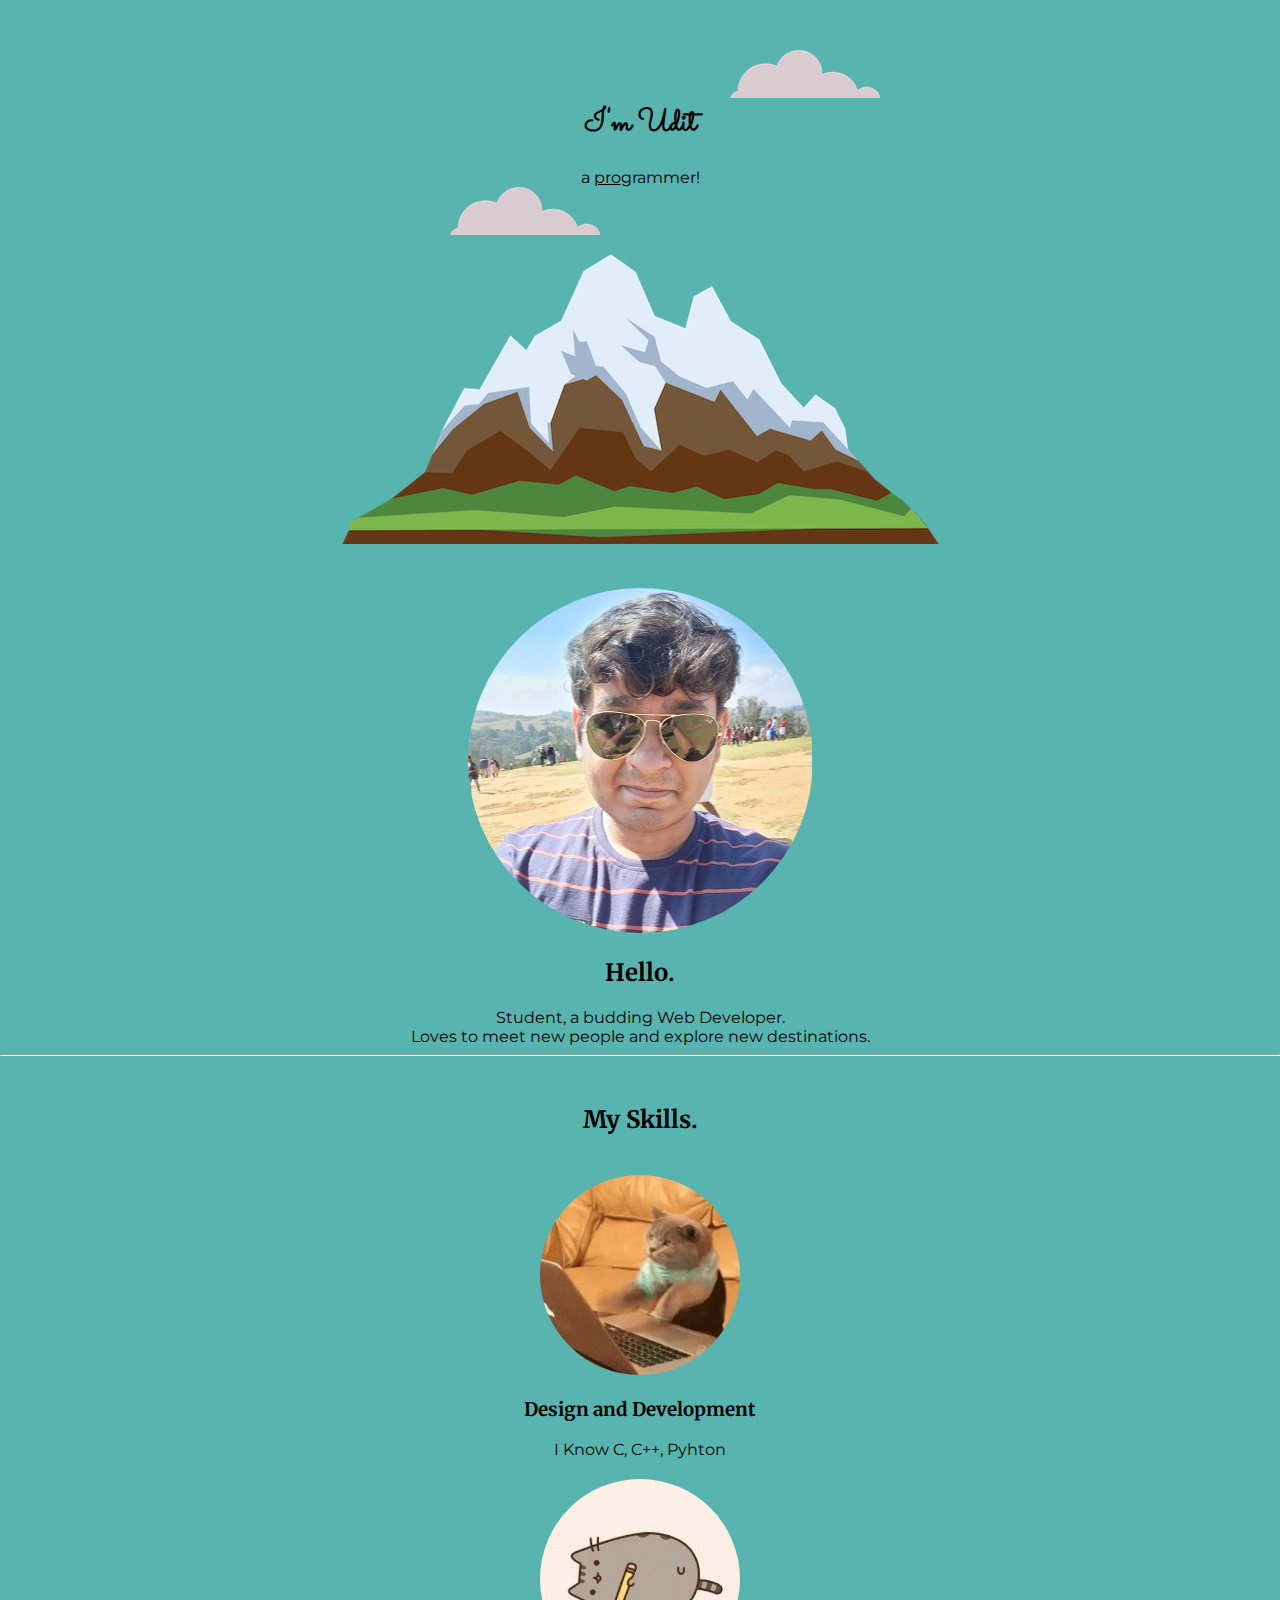
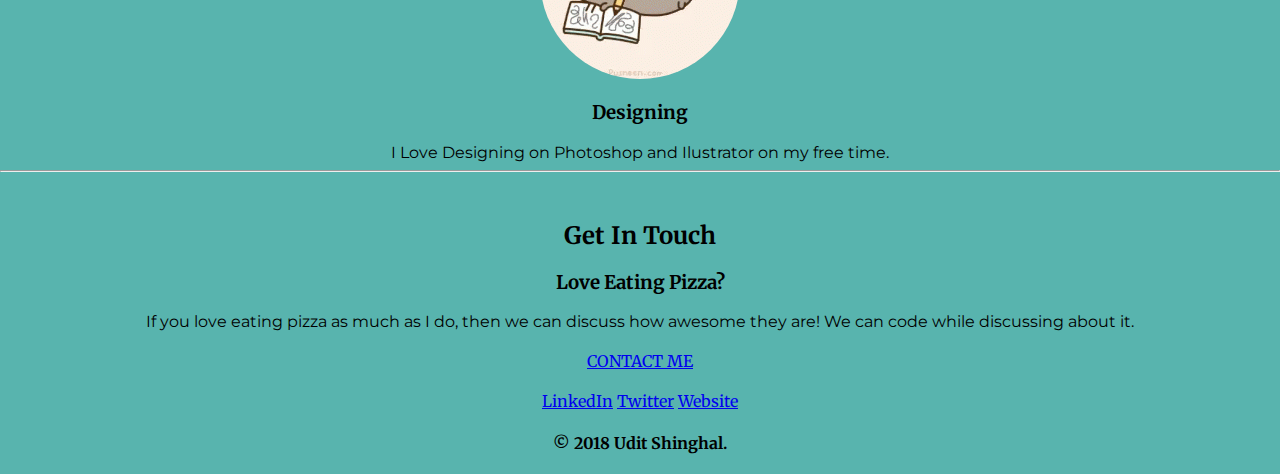
==== index.html @ 2b8ef2bd "initial website design" ====
<!DOCTYPE html>
<html lang="en" dir="ltr">
  <head>
    <meta charset="utf-8">
    <title>Udit Shinghal</title>
    <link rel="stylesheet" type="text/css" href="css/styles.css">
    <link rel="icon" href="favicon.ico">
    <link href="https://fonts.googleapis.com/css2?family=Merriweather&family=Montserrat:wght@300&family=Sacramento&display=swap" rel="stylesheet">
  </head>
  <body>
    <div class="top_container">
      <img class="top-cloud"  src="images/cloud.png" alt="cloud images">
<h1>I'm Udit</h1>
<p>
 a <span>pro</span>grammer!
  </p>
  <img class="bottom-cloud" src="images/cloud.png" alt="cloud images">
  <img src="images/mountain.png" alt="Mountain image">
  </div>

  <div class="middle-container">
    <div class="profile">
      <img src="images/udit.png" alt="Udit's Photo">
      <h2>Hello.</h2>
      <p>Student, a budding Web Developer.</p>
      <p>Loves to meet new people and explore new destinations.
        </p>
    </div>
    <hr>
    <div class="skills">
      <h2>My Skills.</h2>
      <div class="skill-row">
        <img class="sk" src="images/tenor.gif" alt="a latop">
        <h3>Design and Development</h3>
        <p>I Know C, C++, Pyhton </p>
      </div>
      <div class="skill-row">
        <img class="sk2" src="images/drawing.gif" alt="drawing">
        <h3>Designing</h3>
        <p>I Love Designing on Photoshop and Ilustrator on my free time.</p>
      </div>
    </div>
    <hr>
    <div class="contact-me">
      <h2>Get In Touch</h2>
      <h3>Love Eating Pizza?</h3>
      <p>If you love eating pizza as much as I do, then we can discuss how awesome they are! We can code while discussing about it. </p>
    <br>  <a class="btn" href="mailto:udit@gmail.com.com">CONTACT ME</a>
    </div>
  </div>


  <div class="bottom-container">
    <a class="footer-link" href="https://www.linkedin.com/">LinkedIn</a>
    <a class="footer-link" href="https://twitter.com/">Twitter</a>
    <a class="footer-link" href="https://www.appbrewery.co/">Website</a>
    <br>
    <h4>© 2018 Udit Shinghal.</h4>
  </div>
  </body>
</html>
---- css/styles.css ----
div{

  margin-left:0;
  margin-right: 0;
  margin-top: 0;
  padding-top: 20px;
}
.top_container{
  padding-top: 100px;
  position: relative;
    background-color: #58b4ae;
}
span{
  text-decoration: underline;
}
body{
margin:0;
text-align: center;
font-family: 'Merriweather', serif;
  background-color: #58b4ae
}
h1{
margin-top:0;
font-family: 'Sacramento', cursive;

}

p{
  margin:0;
  font-family: 'Montserrat', sans-serif;
}

.top-cloud{
  position:absolute;
  right:400px;
  top:50px;
}
.bottom-cloud{
  position:absolute;
  left:450px;
}

.sk{
  height:200px;
  border-radius:100%
}
.sk2{
  height:200px;
  border-radius:100%
}
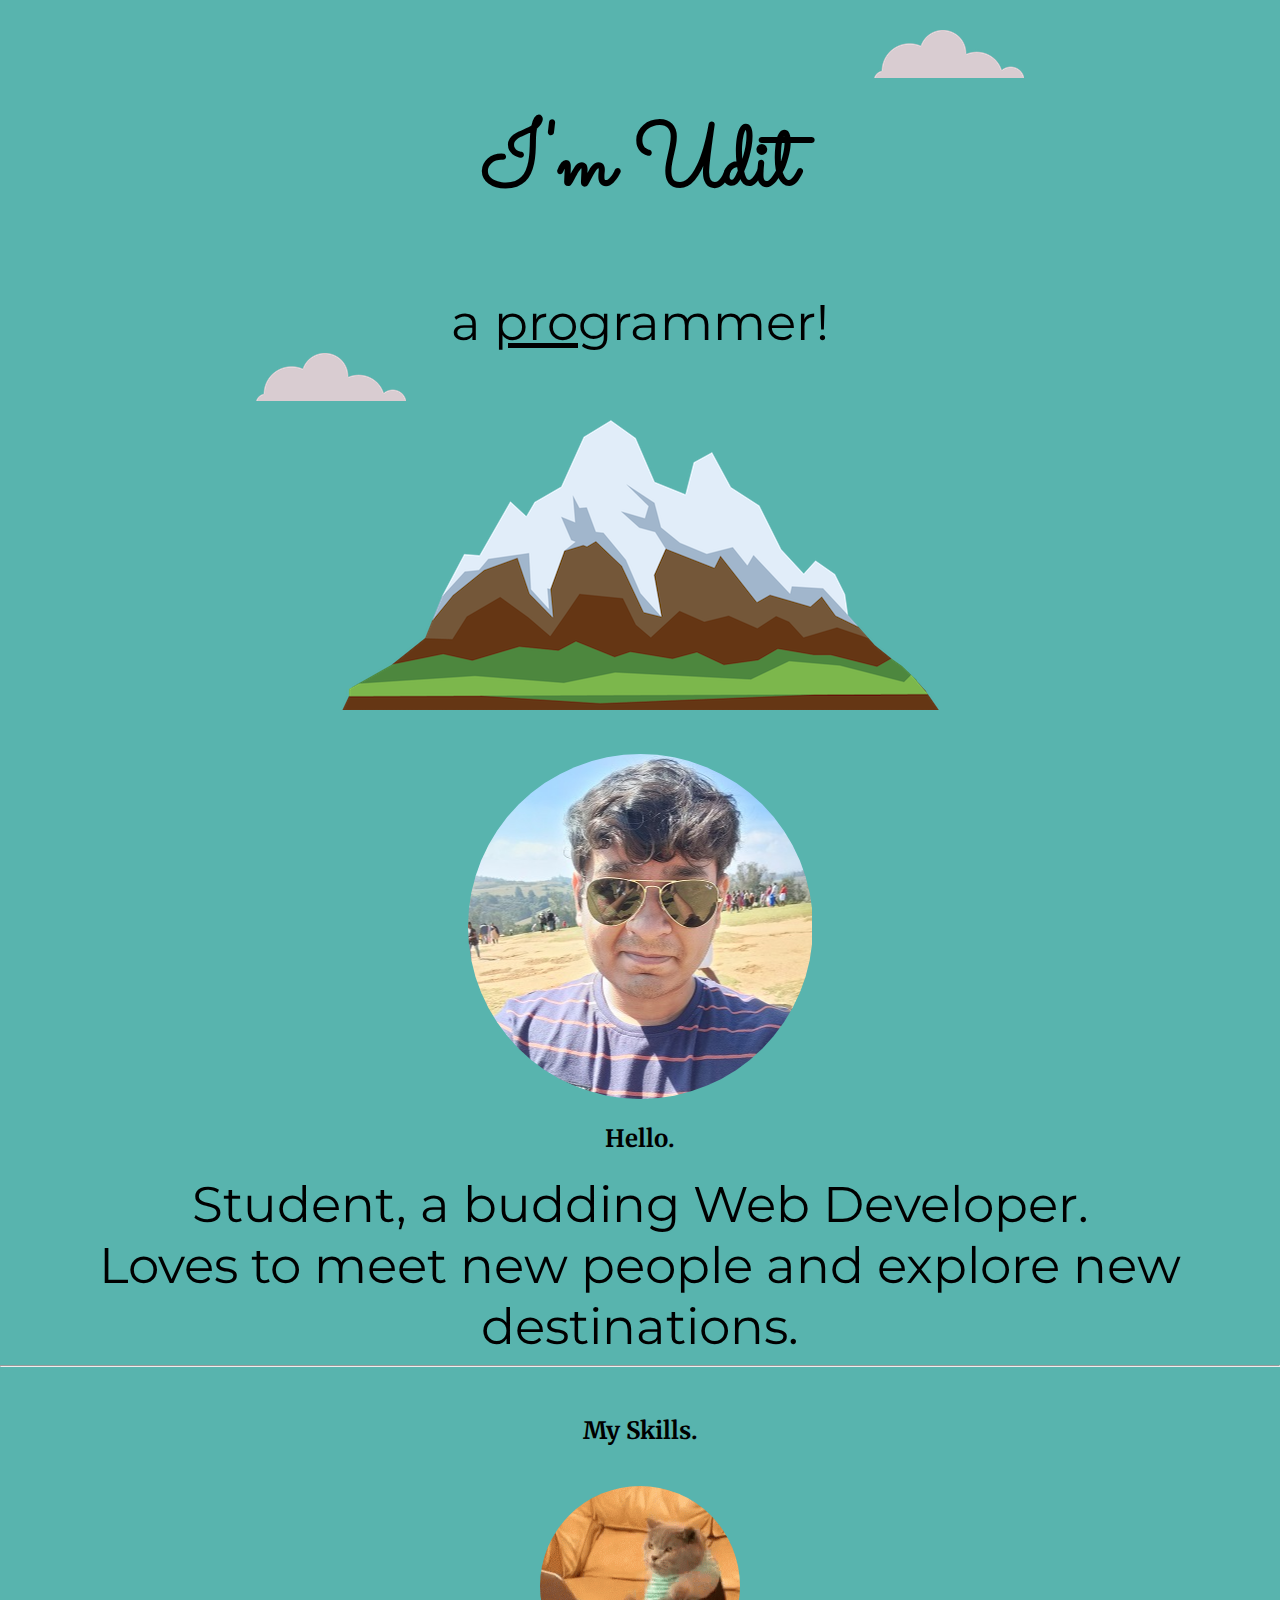
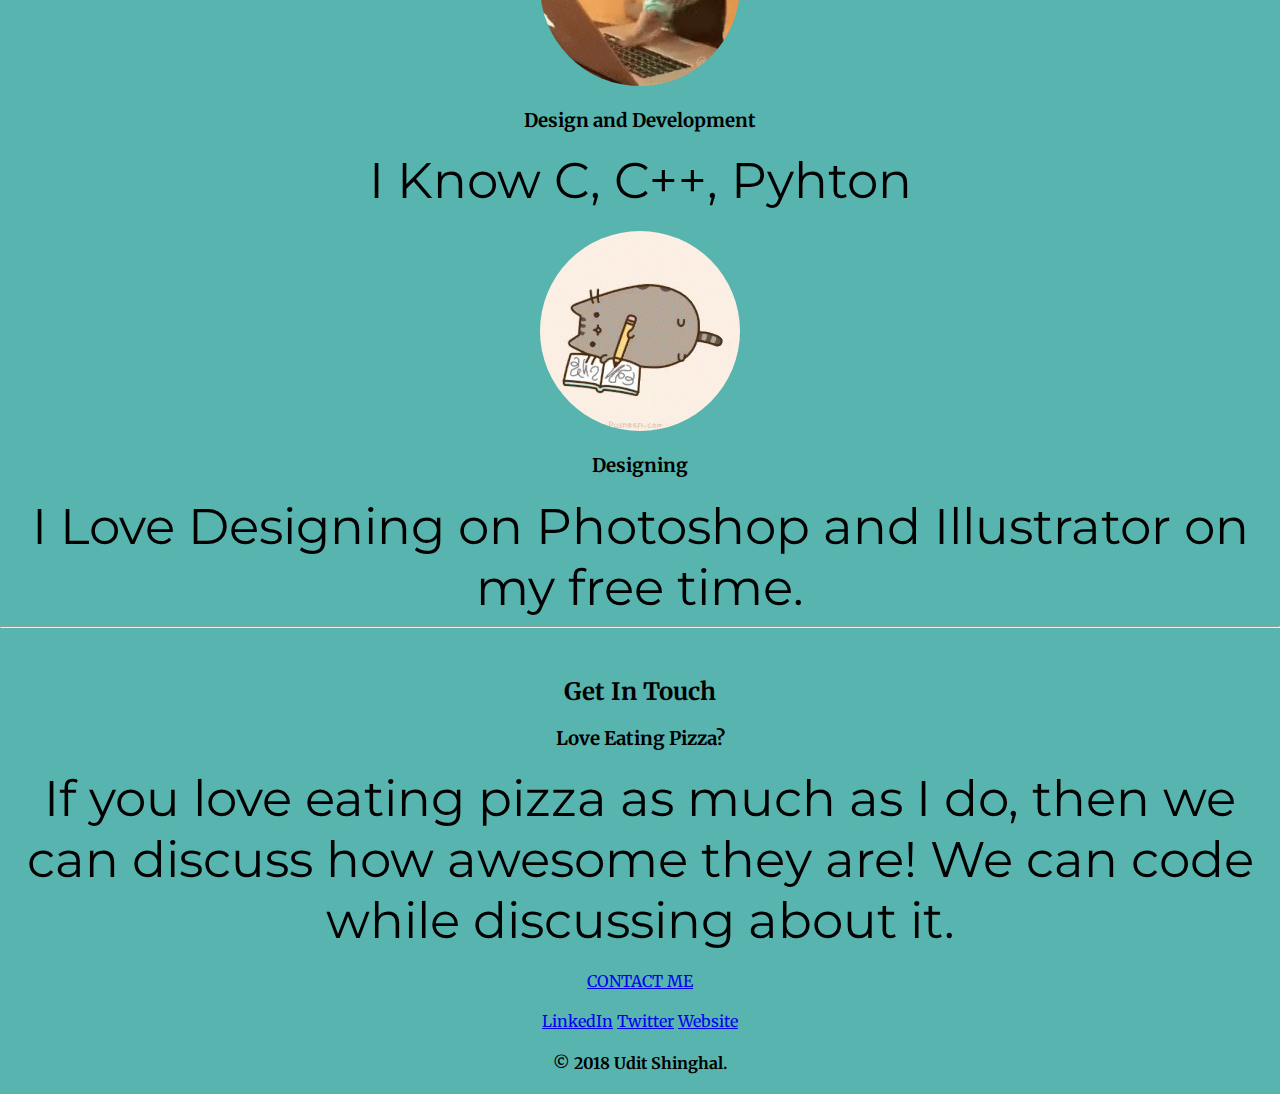
==== commit 2cf46904: "Update index.html" ====
--- a/index.html
+++ b/index.html
@@ -37,7 +37,7 @@
       <div class="skill-row">
         <img class="sk2" src="images/drawing.gif" alt="drawing">
         <h3>Designing</h3>
-        <p>I Love Designing on Photoshop and Ilustrator on my free time.</p>
+        <p>I Love Designing on Photoshop and Illustrator on my free time.</p>
       </div>
     </div>
     <hr>
@@ -45,7 +45,7 @@
       <h2>Get In Touch</h2>
       <h3>Love Eating Pizza?</h3>
       <p>If you love eating pizza as much as I do, then we can discuss how awesome they are! We can code while discussing about it. </p>
-    <br>  <a class="btn" href="mailto:udit@gmail.com.com">CONTACT ME</a>
+    <br>  <a class="btn" href="mailto:uditshinghal@gmail.com.com">CONTACT ME</a>
     </div>
   </div>
 
--- a/css/styles.css
+++ b/css/styles.css
@@ -22,22 +22,24 @@
 h1{
 margin-top:0;
 font-family: 'Sacramento', cursive;
+  font-size:90px;
 
 }
 
 p{
   margin:0;
   font-family: 'Montserrat', sans-serif;
+  font-size:50px;
 }
 
 .top-cloud{
   position:absolute;
-  right:400px;
-  top:50px;
+  right:20%;
+  top:30px;
 }
 .bottom-cloud{
   position:absolute;
-  left:450px;
+  left:20%;
 }
 
 .sk{
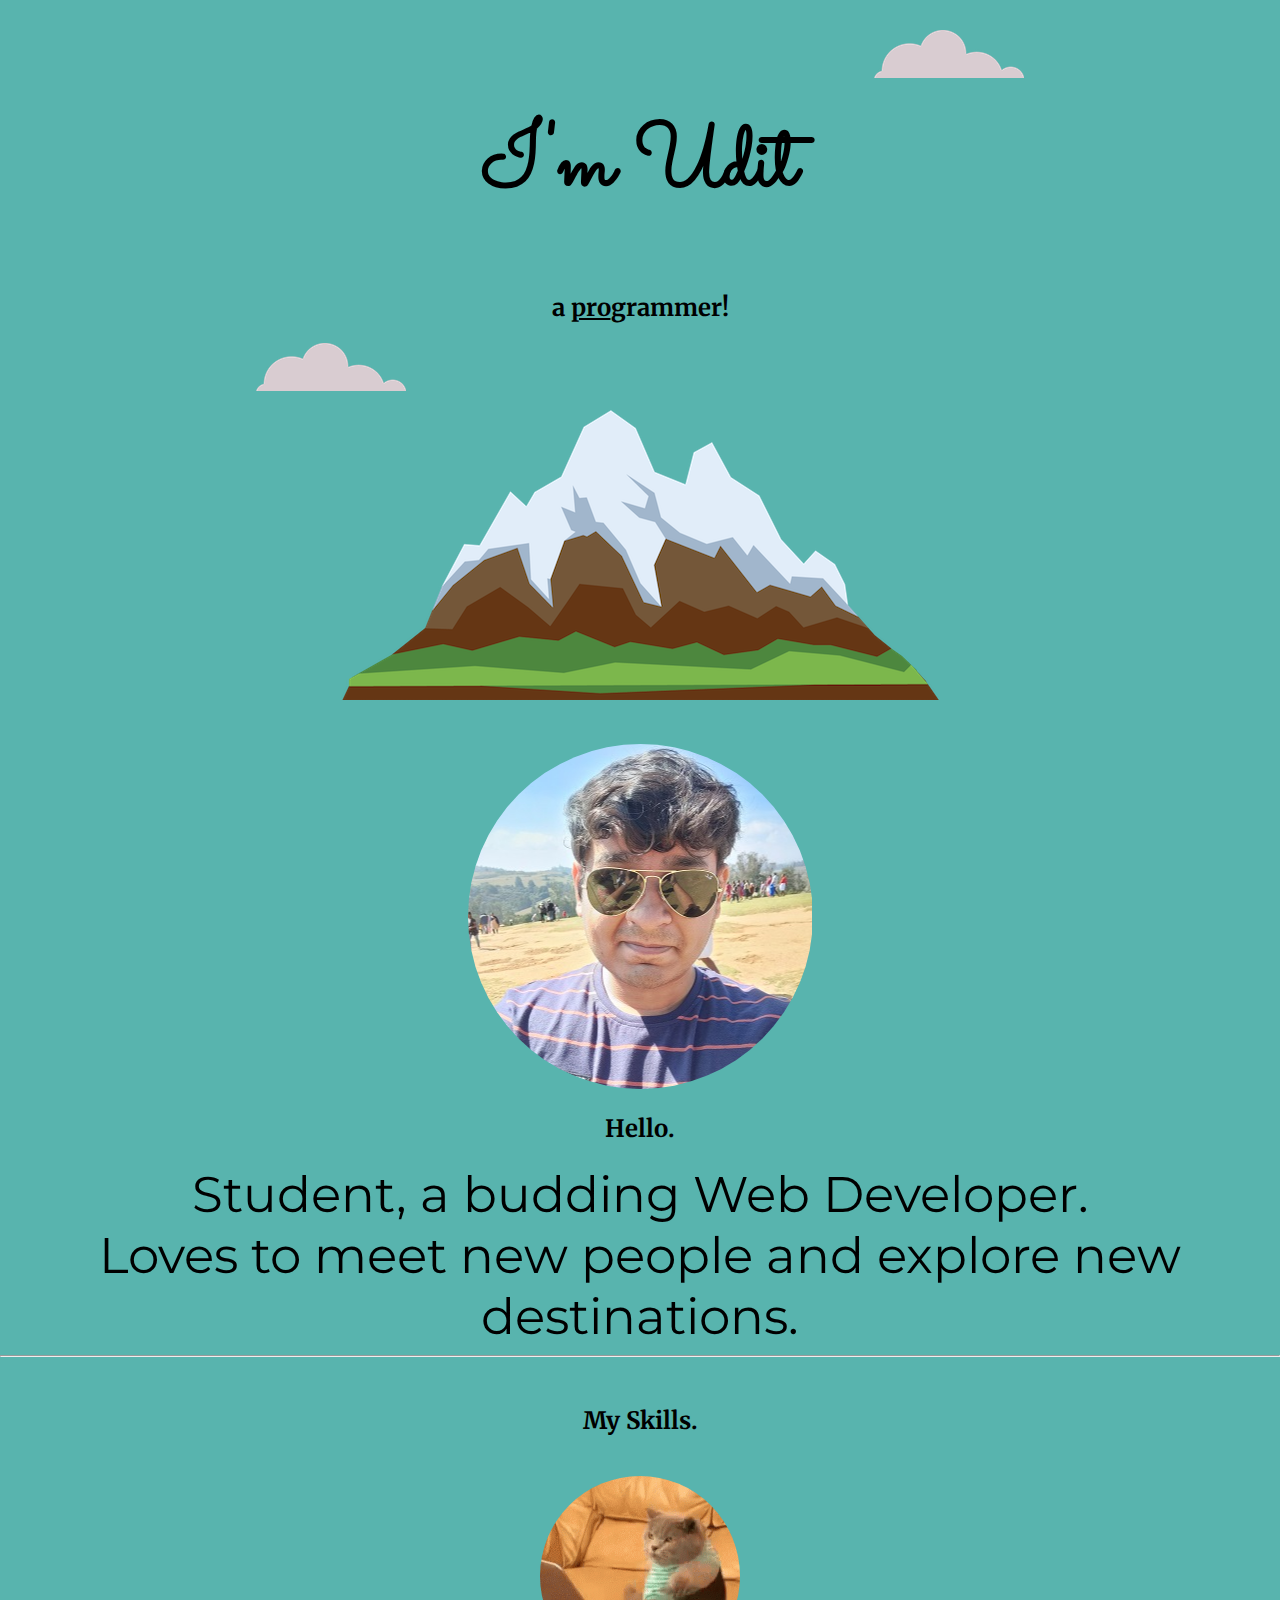
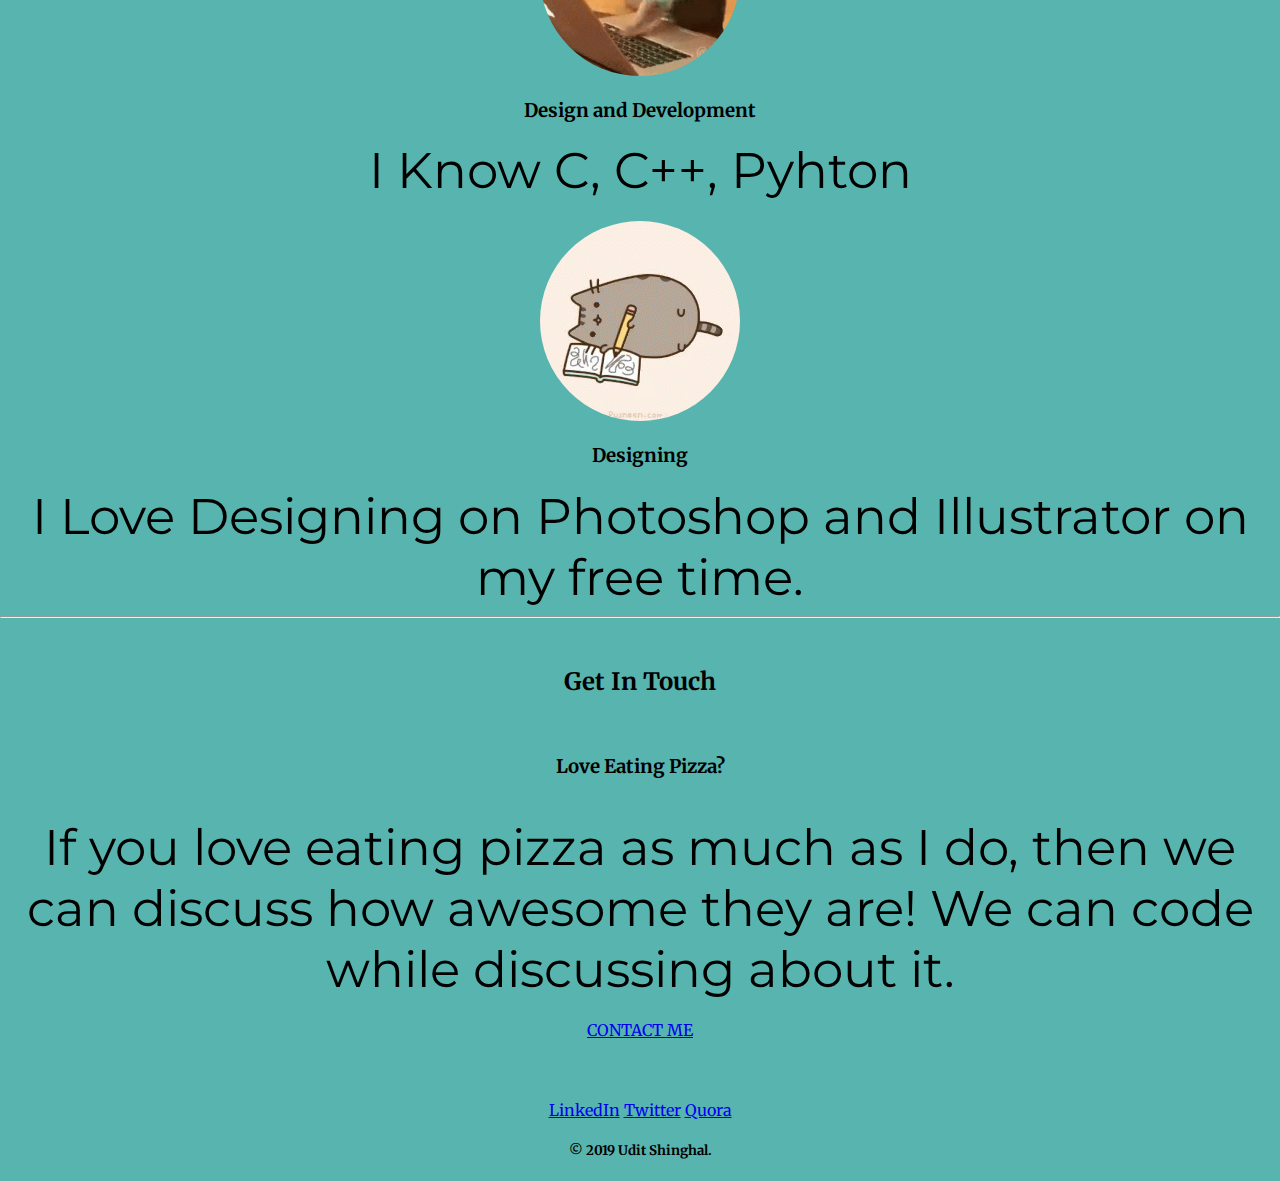
==== commit 4430947e: "Update index.html" ====
--- a/index.html
+++ b/index.html
@@ -1,21 +1,23 @@
 <!DOCTYPE html>
 <html lang="en" dir="ltr">
-  <head>
-    <meta charset="utf-8">
-    <title>Udit Shinghal</title>
-    <link rel="stylesheet" type="text/css" href="css/styles.css">
-    <link rel="icon" href="favicon.ico">
-    <link href="https://fonts.googleapis.com/css2?family=Merriweather&family=Montserrat:wght@300&family=Sacramento&display=swap" rel="stylesheet">
-  </head>
-  <body>
-    <div class="top_container">
-      <img class="top-cloud"  src="images/cloud.png" alt="cloud images">
-<h1>I'm Udit</h1>
-<p>
- a <span>pro</span>grammer!
-  </p>
-  <img class="bottom-cloud" src="images/cloud.png" alt="cloud images">
-  <img src="images/mountain.png" alt="Mountain image">
+
+<head>
+  <meta charset="utf-8">
+  <title>Udit Shinghal</title>
+  <link rel="stylesheet" type="text/css" href="css/styles.css">
+  <link rel="icon" href="favicon.ico">
+  <link href="https://fonts.googleapis.com/css2?family=Merriweather&family=Montserrat:wght@300&family=Sacramento&display=swap" rel="stylesheet">
+</head>
+
+<body>
+  <div class="top_container">
+    <img class="top-cloud" src="images/cloud.png" alt="cloud images">
+    <h1>I'm Udit</h1>
+    <h2>
+      a <span>pro</span>grammer!
+    </h2>
+    <img class="bottom-cloud" src="images/cloud.png" alt="cloud images">
+    <img src="images/mountain.png" alt="Mountain image">
   </div>
 
   <div class="middle-container">
@@ -24,7 +26,7 @@
       <h2>Hello.</h2>
       <p>Student, a budding Web Developer.</p>
       <p>Loves to meet new people and explore new destinations.
-        </p>
+      </p>
     </div>
     <hr>
     <div class="skills">
@@ -37,25 +39,28 @@
       <div class="skill-row">
         <img class="sk2" src="images/drawing.gif" alt="drawing">
         <h3>Designing</h3>
-        <p>I Love Designing on Photoshop and Illustrator on my free time.</p>
+        <p class="sk23">I Love Designing on Photoshop and Illustrator on my free time.</p>
       </div>
     </div>
     <hr>
     <div class="contact-me">
       <h2>Get In Touch</h2>
+      <br>
       <h3>Love Eating Pizza?</h3>
+      <br>
       <p>If you love eating pizza as much as I do, then we can discuss how awesome they are! We can code while discussing about it. </p>
-    <br>  <a class="btn" href="mailto:uditshinghal@gmail.com.com">CONTACT ME</a>
+      <br> <a class="btn" href="mailto:uditshinghal@gmail.com.com">CONTACT ME</a><br><br><br>
     </div>
   </div>
 
 
   <div class="bottom-container">
-    <a class="footer-link" href="https://www.linkedin.com/">LinkedIn</a>
-    <a class="footer-link" href="https://twitter.com/">Twitter</a>
-    <a class="footer-link" href="https://www.appbrewery.co/">Website</a>
+    <a class="footer-link" href="https://www.linkedin.com/in/uditshinghal/">LinkedIn</a>
+    <a class="footer-link" href="https://twitter.com/uditrshinghal">Twitter</a>
+    <a class="footer-link" href="https://www.quora.com/profile/Udit-Shinghal?ch=3&share=06224a22&srid=J4yB">Quora</a>
     <br>
-    <h4>© 2018 Udit Shinghal.</h4>
+    <h5 class="copyright">©  2019  Udit  Shinghal.</h4>
   </div>
-  </body>
+</body>
+
 </html>
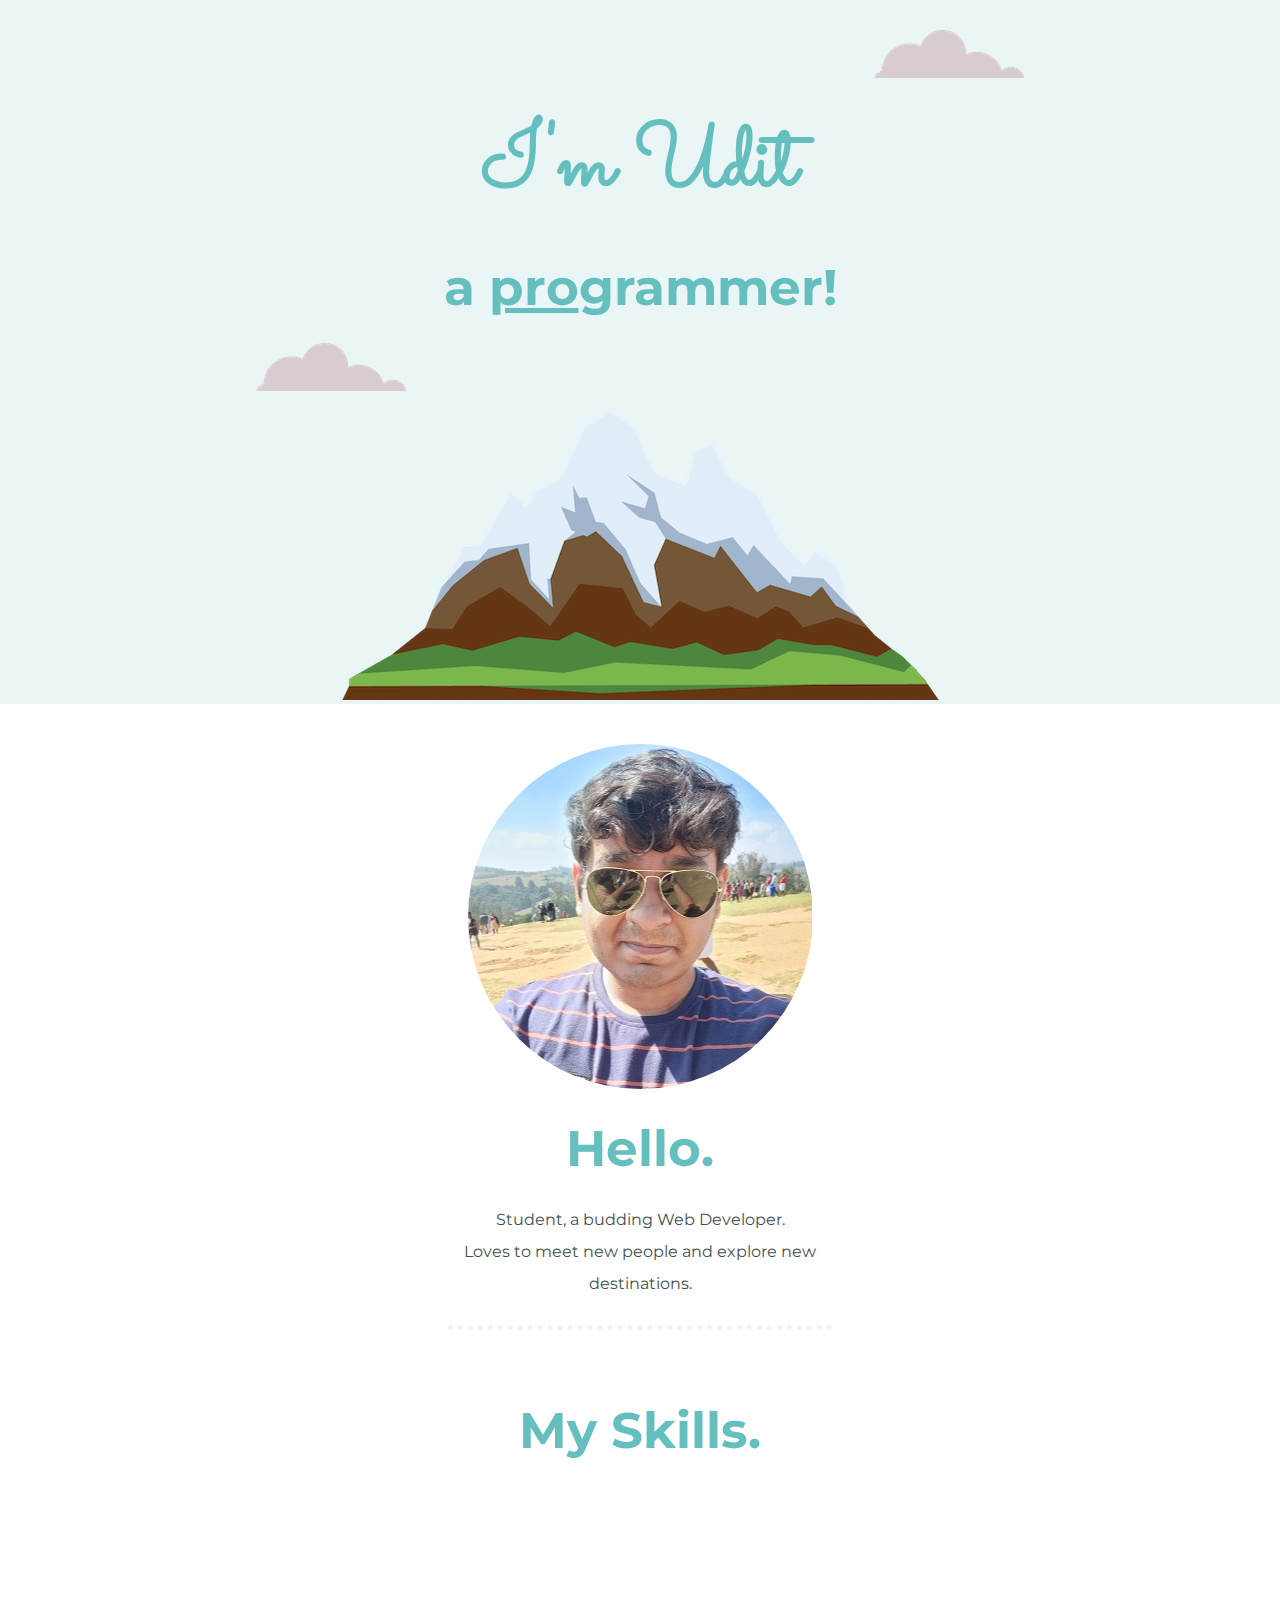
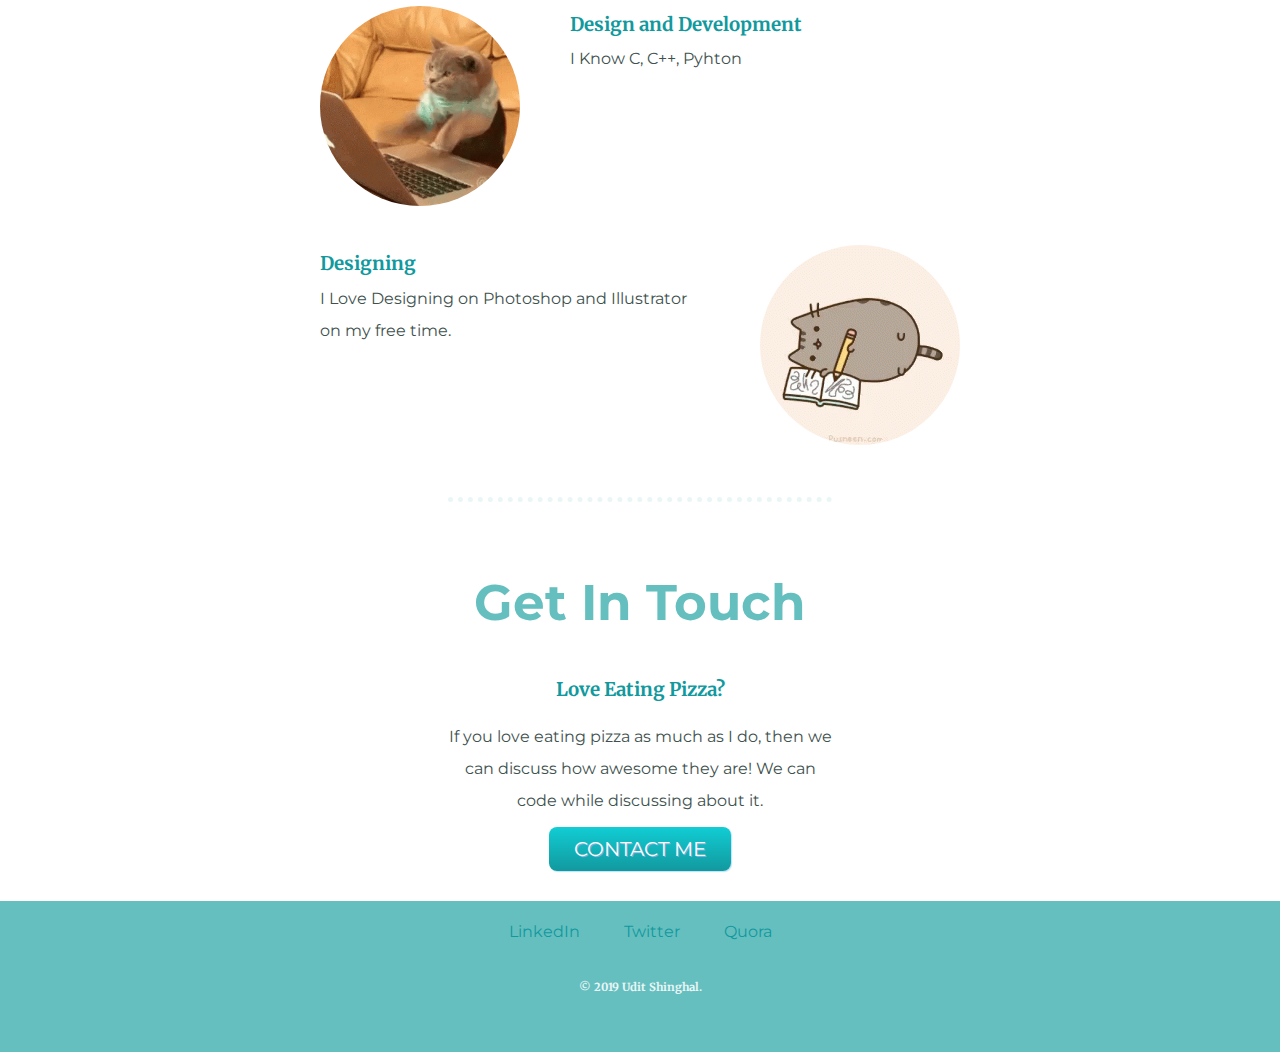
==== commit a6f7b848: "Update index.html" ====
--- a/index.html
+++ b/index.html
@@ -34,7 +34,7 @@
       <div class="skill-row">
         <img class="sk" src="images/tenor.gif" alt="a latop">
         <h3>Design and Development</h3>
-        <p>I Know C, C++, Pyhton </p>
+        <p class="sk23">I Know C, C++, Pyhton </p>
       </div>
       <div class="skill-row">
         <img class="sk2" src="images/drawing.gif" alt="drawing">
--- a/css/styles.css
+++ b/css/styles.css
@@ -8,7 +8,7 @@
 .top_container{
   padding-top: 100px;
   position: relative;
-    background-color: #58b4ae;
+background-color: #eaf6f6;
 }
 span{
   text-decoration: underline;
@@ -17,19 +17,36 @@
 margin:0;
 text-align: center;
 font-family: 'Merriweather', serif;
-  background-color: #58b4ae
+
 }
 h1{
-margin-top:0;
+margin:0;
 font-family: 'Sacramento', cursive;
-  font-size:90px;
+font-size:90px;
+color: #66bfbf;
 
 }
 
-p{
+h2{
   margin:0;
   font-family: 'Montserrat', sans-serif;
   font-size:50px;
+  color: #66bfbf;
+  padding-top: 25px;
+  padding-bottom: 25px;
+}
+h3{
+  margin: auto;
+  color:#11999e;
+}
+
+p{
+    font-family: 'Montserrat', sans-serif;
+    margin: auto;
+    width: 30%;
+    color:#40514e;
+    line-height: 2;
+
 }
 
 .top-cloud{
@@ -44,9 +61,86 @@
 
 .sk{
   height:200px;
-  border-radius:100%
+  border-radius:100%;
+  float:left;
+  margin-right:50px;
+
 }
 .sk2{
   height:200px;
-  border-radius:100%
+  border-radius:100%;
+  float:right;
+  margin-left: 50px;
+
 }
+
+.skill-row{
+  width:50%;
+  margin:100px auto 150px;
+  text-align: left;
+  line-height: 2;
+
+}
+
+.sk23{
+  text-align: left;
+  width:100%
+}
+
+hr{
+  border-style: dotted;
+  border-bottom: none;
+  border-left: none;
+  border-right: none;
+  width:30%;
+  border-width: 5px;
+  color:#eaf6f6;
+  margin-top:25px;
+  margin-bottom: 25px;
+}
+
+.bottom-container{
+  background-color:#66bfbf;
+  padding: 20px 0 20px;
+}
+
+.btn {
+  color: #FFFFFF !important;
+  font-size: 20px;
+  font-family: 'Montserrat', sans-serif;
+  text-shadow: 1px 1px 0px #7CACDE;
+  box-shadow: 1px 1px 1px #BEE2F9;
+  padding: 10px 25px;
+  -moz-border-radius: 8px;
+  -webkit-border-radius: 8px;
+  border-radius: 8px;
+  background: #63B8EE;
+  background: linear-gradient(top,  #11CDD4,  #11999E);
+  background: -ms-linear-gradient(top,  #11CDD4,  #11999E);
+  background: -webkit-gradient(linear, left top, left bottom, from(#11CDD4), to(#11999E));
+  background: -moz-linear-gradient(top,  #11CDD4,  #11999E);
+  text-decoration: none;
+}
+.btn:hover {
+  color: #14396A !important;
+  background: #468CCF;
+  background: linear-gradient(top,  #30E3CB,  #2bc4ad);
+  background: -ms-linear-gradient(top,  #30E3CB,  #2bc4ad);
+  background: -webkit-gradient(linear, left top, left bottom, from(#30E3CB), to(#2bc4ad));
+  background: -moz-linear-gradient(top,  #30E3CB,  #2bc4ad);
+}
+a{
+  color:#11999e;
+  text-decoration:none;
+    font-family: 'Montserrat', sans-serif;
+margin: 10px 20px;
+}
+a:hover{
+  color:#eaf6f6;
+}
+
+.copyright{
+  color: #eaf6f6;
+  font-size:0.7rem;
+  padding: 20px 0;
+}
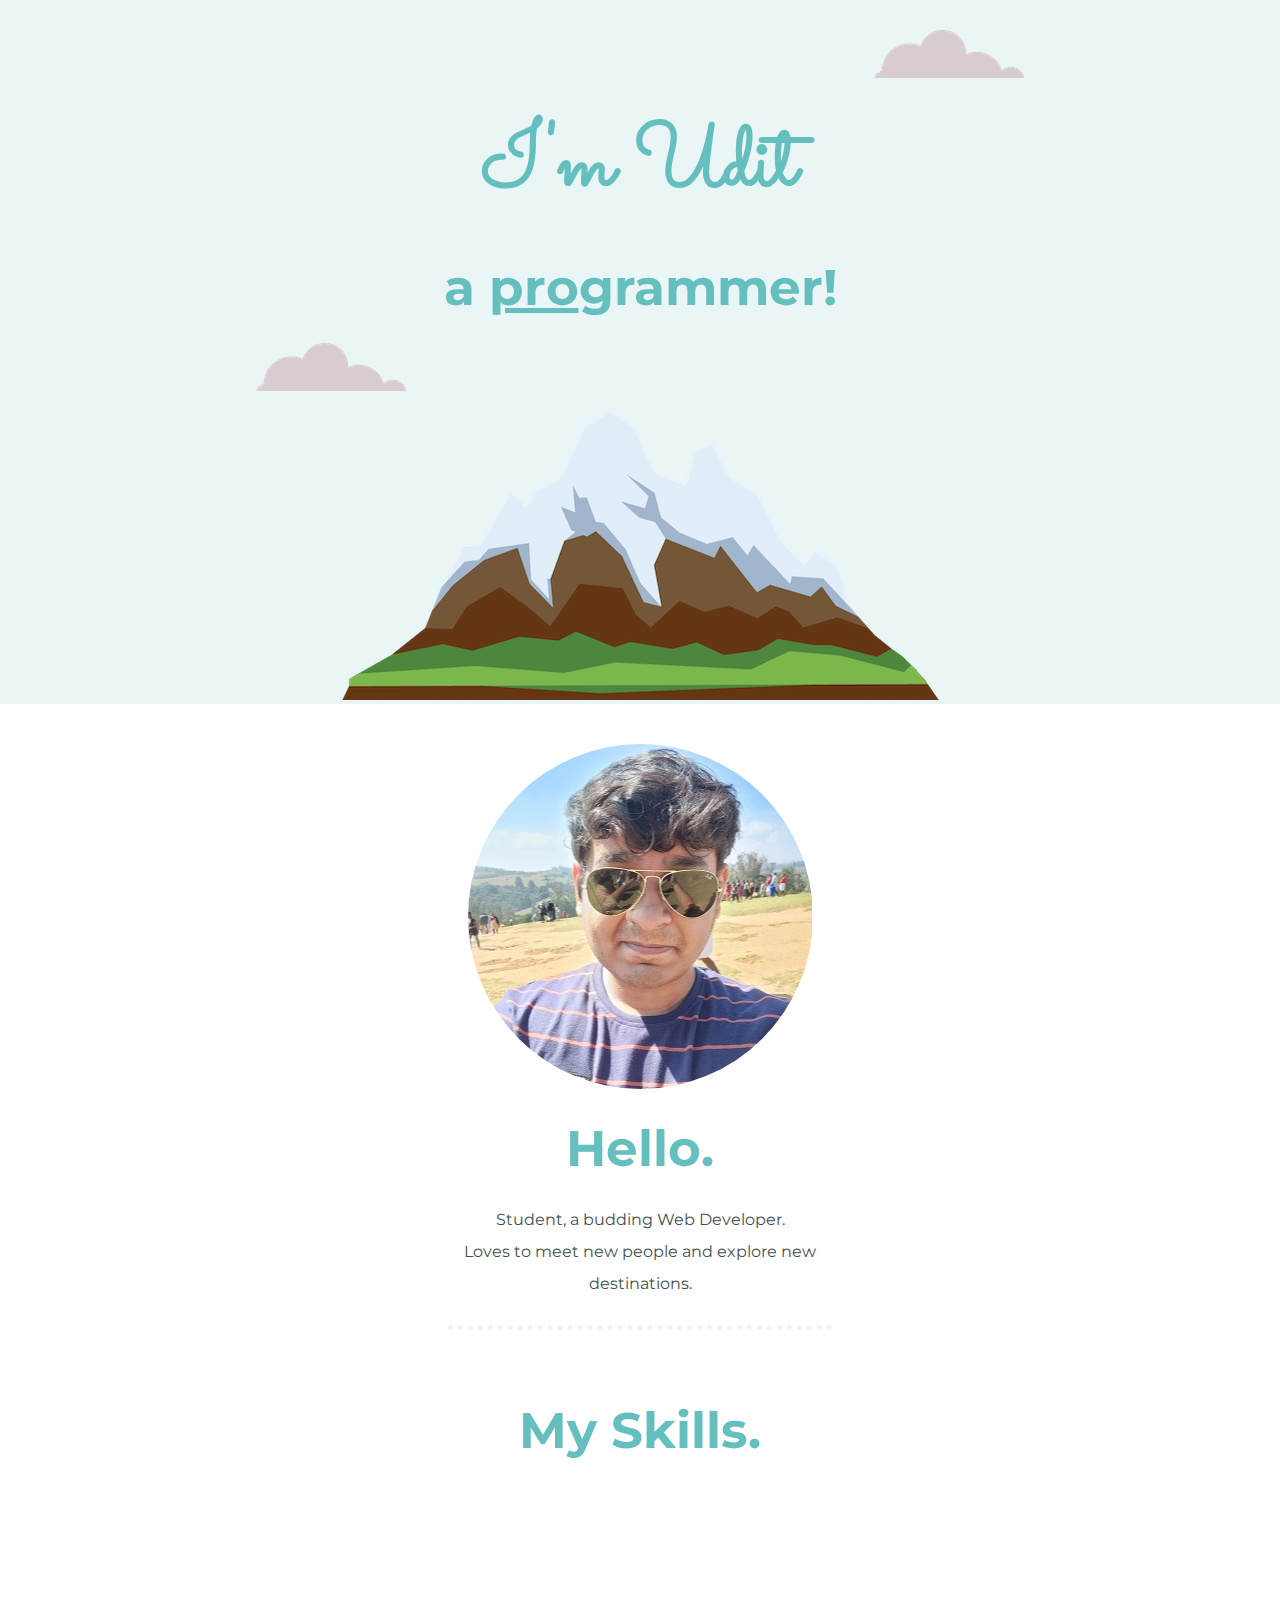
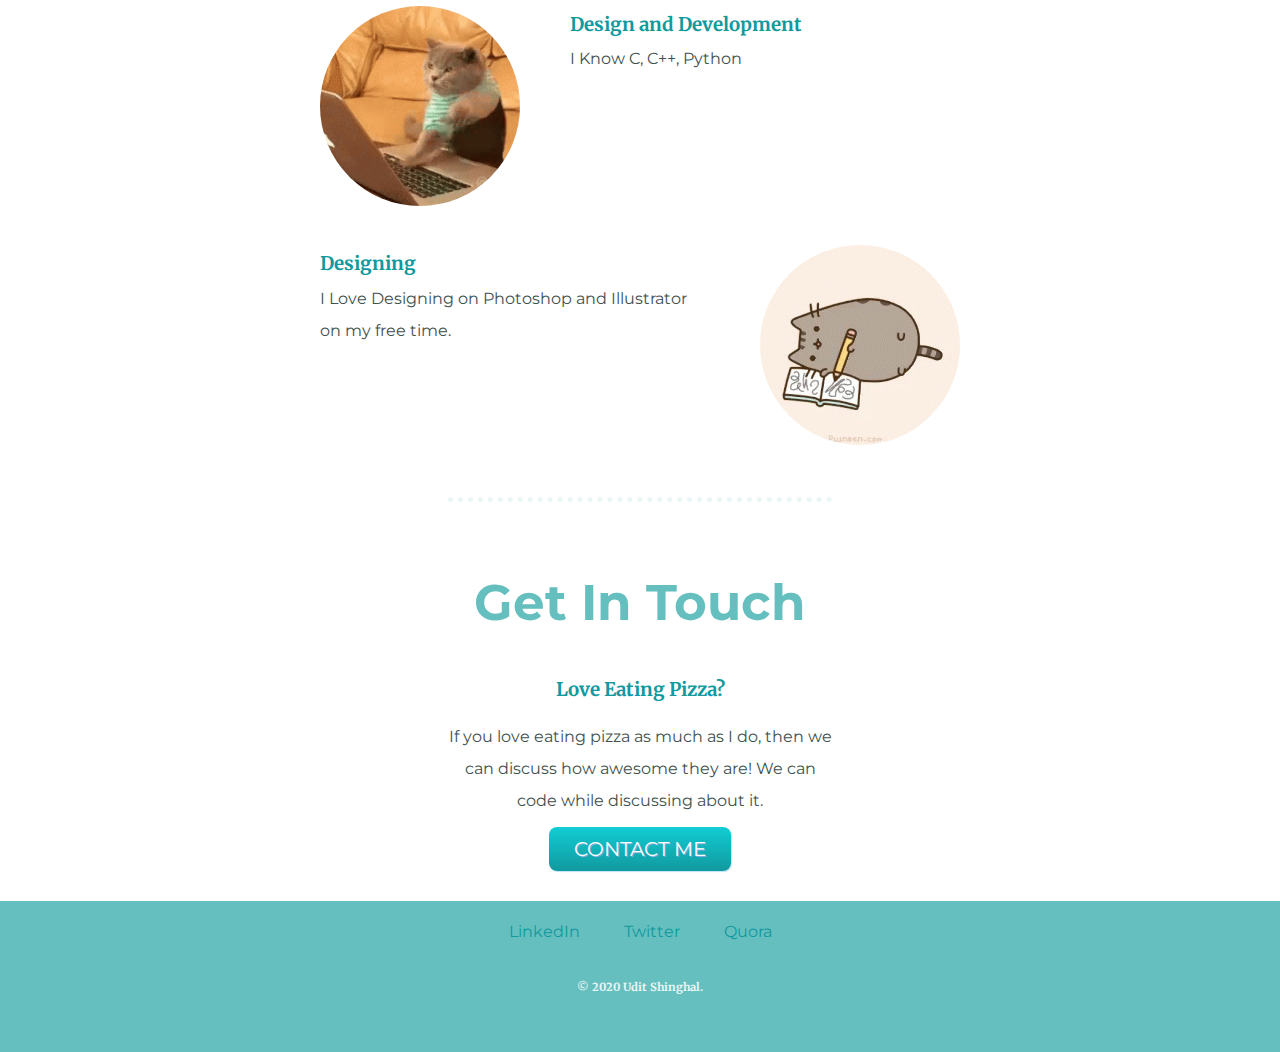
==== commit c82e03a7: "Update index.html" ====
--- a/index.html
+++ b/index.html
@@ -34,7 +34,7 @@
       <div class="skill-row">
         <img class="sk" src="images/tenor.gif" alt="a latop">
         <h3>Design and Development</h3>
-        <p class="sk23">I Know C, C++, Pyhton </p>
+        <p class="sk23">I Know C, C++, Python </p>
       </div>
       <div class="skill-row">
         <img class="sk2" src="images/drawing.gif" alt="drawing">
@@ -59,7 +59,7 @@
     <a class="footer-link" href="https://twitter.com/uditrshinghal">Twitter</a>
     <a class="footer-link" href="https://www.quora.com/profile/Udit-Shinghal?ch=3&share=06224a22&srid=J4yB">Quora</a>
     <br>
-    <h5 class="copyright">©  2019  Udit  Shinghal.</h4>
+    <h5 class="copyright">©  2020  Udit  Shinghal.</h4>
   </div>
 </body>
 
